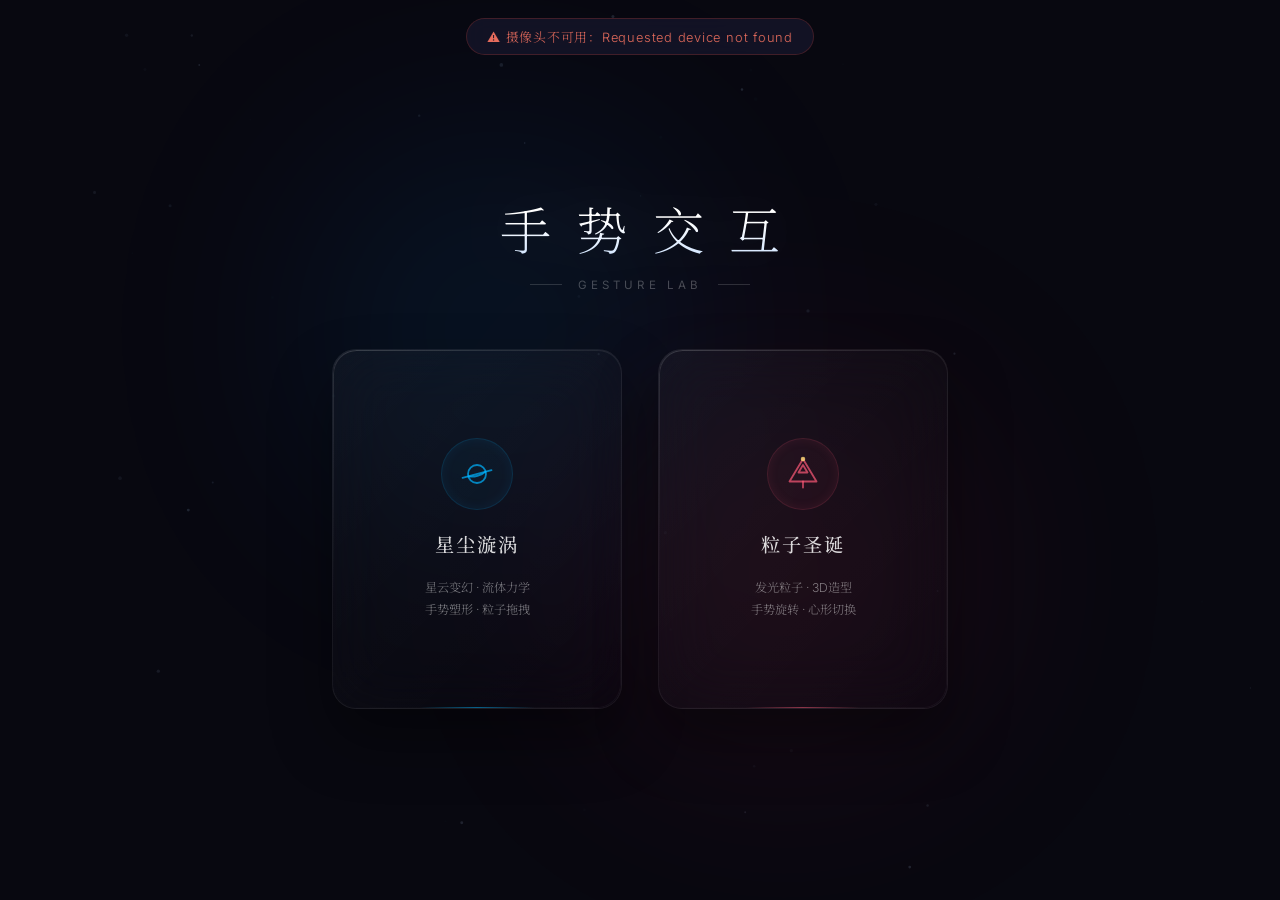
==== app.html @ bb73dc3e "feat: initial commit with premium visual UI, optimizations, and github docs" ====
<!DOCTYPE html>
<html lang="zh-CN">
<head>
<meta charset="UTF-8">
<meta name="viewport" content="width=device-width, initial-scale=1.0, maximum-scale=1.0, user-scalable=no">
<meta name="apple-mobile-web-app-capable" content="yes">
<meta name="apple-mobile-web-app-status-bar-style" content="black-translucent">
<meta name="mobile-web-app-capable" content="yes">
<meta name="theme-color" content="#080810">
<title>手势交互 · GESTURE LAB</title>
<link rel="stylesheet" href="css/app.css">
</head>
<body>

<div class="bgfx"><canvas id="bg-c"></canvas></div>

<!-- Portrait mode hint (mobile only) -->
<div id="portrait-hint">
  <div class="portrait-inner">
    <div class="portrait-icon">📱→📺</div>
    <div class="portrait-text">请将手机横向放置</div>
    <div class="portrait-sub">横屏可获得最佳手势识别体验</div>
  </div>
</div>

<!-- Camera status badge -->
<div id="cam-status"></div>

<div id="selector">
  <div class="glow-orb glow-1"></div>
  <div class="glow-orb glow-2"></div>
  <h1>手势交互</h1>
  <div class="sub">GESTURE LAB</div>
  <div class="cards">
    <div class="card" data-view="ink">
      <div class="card-icon-container">
        <svg class="card-icon" viewBox="0 0 24 24" fill="none" stroke="rgba(0,180,255,0.7)" stroke-width="1.2" stroke-linecap="round" stroke-linejoin="round">
          <circle cx="12" cy="12" r="6" />
          <path d="M2 12h20" transform="rotate(-15 12 12)" />
          <path d="M6 12a8.5 4.5 0 0 0 12 0" transform="rotate(-15 12 12)" />
        </svg>
      </div>
      <div class="card-title">星尘漩涡</div>
      <div class="card-desc">星云变幻 · 流体力学<br>手势塑形 · 粒子拖拽</div>
      <div class="card-glow"></div>
    </div>
    <div class="card" data-view="tree">
      <div class="card-icon-container">
        <svg class="card-icon" viewBox="0 0 24 24" fill="none" stroke="rgba(255,90,120,0.7)" stroke-width="1.2" stroke-linecap="round" stroke-linejoin="round">
          <path d="M12 2L3 17h18L12 2z" />
          <path d="M12 17v4" />
          <path d="M12 6l3 5H9l3-5z" />
          <circle cx="12" cy="2" r="1.5" fill="rgba(255,220,120,0.8)" stroke="none" />
        </svg>
      </div>
      <div class="card-title">粒子圣诞</div>
      <div class="card-desc">发光粒子 · 3D造型<br>手势旋转 · 心形切换</div>
      <div class="card-glow"></div>
    </div>
  </div>
</div>

<!-- Ink view -->
<div class="view" id="view-ink">
  <canvas id="ink-c"></canvas>
</div>

<!-- Tree view -->
<div class="view" id="view-tree">
  <canvas id="tree-c"></canvas>
</div>

<button id="back">←</button>
<button id="music-btn" style="position:fixed;top:12px;right:12px;z-index:30;width:44px;height:44px;border-radius:50%;border:1px solid rgba(255,255,255,.06);background:rgba(0,0,0,.4);backdrop-filter:blur(4px);color:rgba(255,255,255,.2);font-size:16px;cursor:pointer;display:none;align-items:center;justify-content:center;transition:all .3s">♪</button>
<video id="cam" autoplay playsinline muted></video>
<div id="gesture-label"></div>

<audio id="bgm" src="bgm.m4a" preload="auto" loop></audio>
<audio id="xmas-bgm" src="xmas.m4a" preload="auto" loop></audio>

<!-- Load Script Modules -->
<script src="js/audio.js"></script>
<script src="js/gesture.js"></script>
<script src="js/solar.js"></script>
<script src="js/solar_draw.js"></script>
<script src="js/tree.js"></script>
<script src="js/main.js"></script>

</body>
</html>
---- css/app.css ----
@import url('https://fonts.googleapis.com/css2?family=Noto+Serif+SC:wght@200;300;400;600;900&family=Inter:wght@200;300;400;600&display=swap');
*{margin:0;padding:0;box-sizing:border-box;-webkit-tap-highlight-color:transparent}
html,body{width:100%;height:100%;overflow:hidden;background:#080810;font-family:'Inter','Noto Serif SC',sans-serif;touch-action:none}

/* Background */
.bgfx{position:fixed;inset:0;z-index:0}
.bgfx canvas{width:100%;height:100%}

/* ===== Portrait Hint (mobile only) ===== */
#portrait-hint{
  display:none;position:fixed;inset:0;z-index:100;
  background:rgba(8,8,16,0.96);backdrop-filter:blur(12px);
  align-items:center;justify-content:center;flex-direction:column;gap:16px}
.portrait-icon{font-size:3rem;animation:rotateHint 2s ease-in-out infinite}
@keyframes rotateHint{0%,100%{transform:rotate(0deg)}50%{transform:rotate(90deg)}}
.portrait-text{font-size:1.2rem;color:rgba(255,255,255,0.85);letter-spacing:.1em;font-family:'Noto Serif SC',serif}
.portrait-sub{font-size:.8rem;color:rgba(255,255,255,0.35);letter-spacing:.08em}

/* Show on portrait phones */
@media (max-width: 600px) and (orientation: portrait) {
  #portrait-hint{display:flex}
}

/* ===== Camera Status ===== */
#cam-status{
  position:fixed;top:18px;left:50%;transform:translateX(-50%) translateY(-60px);
  z-index:40;padding:8px 20px;border-radius:24px;
  background:rgba(20,20,40,0.85);border:1px solid rgba(255,255,255,0.08);
  backdrop-filter:blur(12px);font-size:0.8rem;font-weight:300;letter-spacing:0.06em;
  color:rgba(255,255,255,0.7);pointer-events:none;
  transition:transform .4s cubic-bezier(.16,1,.3,1),opacity .4s;opacity:0;white-space:nowrap}
#cam-status.show{transform:translateX(-50%) translateY(0);opacity:1}
#cam-status.error{color:rgba(255,120,100,0.9);border-color:rgba(255,80,60,0.2)}

/* ===== Selector ===== */
#selector{position:fixed;inset:0;z-index:20;display:flex;flex-direction:column;
  align-items:center;justify-content:center;transition:opacity .6s cubic-bezier(0.16, 1, 0.3, 1),transform .6s cubic-bezier(0.16, 1, 0.3, 1);
  overflow:hidden}
#selector.hidden{opacity:0;pointer-events:none;transform:scale(0.95)}

/* Glowing Mesh Orbs */
.glow-orb{
  position:absolute;width:480px;height:480px;border-radius:50%;
  filter:blur(130px);opacity:0.28;pointer-events:none;z-index:-1;
  animation:floatOrb 20s infinite linear;
}
.glow-1{
  background:radial-gradient(circle, rgba(0,180,255,0.7) 0%, rgba(0,100,255,0.2) 50%, transparent 70%);
  top:10%;left:20%;
}
.glow-2{
  background:radial-gradient(circle, rgba(255,80,120,0.7) 0%, rgba(255,20,80,0.2) 50%, transparent 70%);
  bottom:10%;right:20%;
  animation-delay:-10s;
}
@keyframes floatOrb{
  0%{transform:translate(0,0) rotate(0deg) scale(0.95)}
  50%{transform:translate(80px,50px) rotate(180deg) scale(1.15)}
  100%{transform:translate(0,0) rotate(360deg) scale(0.95)}
}

#selector h1{font-family:'Noto Serif SC',serif;font-size:3.2rem;font-weight:200;
  background:linear-gradient(to bottom, #ffffff 40%, #c8e0ff 100%);
  -webkit-background-clip:text;-webkit-text-fill-color:transparent;
  letter-spacing:.5em;text-indent:.5em;margin-bottom:.8rem;
  filter:drop-shadow(0 0 30px rgba(255,255,255,0.18))}
#selector .sub{font-size:.72rem;color:rgba(255,255,255,.26);letter-spacing:.36em;margin-bottom:3.6rem;display:flex;align-items:center;gap:16px;text-transform:uppercase}
#selector .sub::before, #selector .sub::after {content:'';width:32px;height:1px;background:rgba(255,255,255,0.15)}

.cards{display:flex;gap:36px;flex-wrap:wrap;justify-content:center}
.card{width:290px;height:360px;border:1px solid rgba(255,255,255,.06);border-radius:24px;
  background:linear-gradient(135deg, rgba(255,255,255,0.035) 0%, rgba(255,255,255,0.002) 100%);
  backdrop-filter:blur(30px);-webkit-backdrop-filter:blur(30px);
  cursor:pointer;transition:all .6s cubic-bezier(0.16, 1, 0.3, 1);position:relative;overflow:hidden;
  display:flex;flex-direction:column;align-items:center;justify-content:center;gap:20px;
  box-shadow:0 30px 60px rgba(0,0,0,0.4), inset 0 1px 0 rgba(255,255,255,0.08)}
.card::before{
  content:'';position:absolute;inset:0;border-radius:24px;padding:1px;
  background:linear-gradient(135deg, rgba(255,255,255,0.12) 0%, transparent 40%, rgba(255,255,255,0.04) 100%);
  -webkit-mask:linear-gradient(#fff 0 0) content-box, linear-gradient(#fff 0 0);
  -webkit-mask-composite:xor;mask-composite:exclude;pointer-events:none;transition:all 0.6s}

.card:hover{
  background:linear-gradient(135deg, rgba(255,255,255,0.06) 0%, rgba(255,255,255,0.01) 100%);
  transform:translateY(-12px) scale(1.02)}

.card[data-view="ink"]:hover{
  border-color:rgba(0,180,255,0.38);
  box-shadow:0 35px 70px rgba(0,0,0,0.55), 0 0 40px rgba(0,180,255,0.25)}
.card[data-view="tree"]:hover{
  border-color:rgba(255,90,120,0.38);
  box-shadow:0 35px 70px rgba(0,0,0,0.55), 0 0 40px rgba(255,90,120,0.25)}

.card:hover::before{
  background:linear-gradient(135deg, rgba(255,255,255,0.3) 0%, transparent 30%, rgba(255,255,255,0.15) 100%)}
.card:active{transform:translateY(-4px) scale(0.985)}

/* Colored chambers inside card icons */
.card-icon-container {
  width: 72px; height: 72px;
  display: flex; align-items: center; justify-content: center;
  border-radius: 50%; transition: all .6s cubic-bezier(0.16, 1, 0.3, 1)}

.card[data-view="ink"] .card-icon-container {
  background: rgba(0, 180, 255, 0.04);
  border: 1px solid rgba(0, 180, 255, 0.15);
  box-shadow: inset 0 0 12px rgba(0, 180, 255, 0.08);
}
.card[data-view="ink"]:hover .card-icon-container {
  background: rgba(0, 180, 255, 0.12);
  border-color: rgba(0, 180, 255, 0.4);
  transform: scale(1.08) rotate(3deg);
  box-shadow: inset 0 0 16px rgba(0, 180, 255, 0.2), 0 0 20px rgba(0, 180, 255, 0.15);
}

.card[data-view="tree"] .card-icon-container {
  background: rgba(255, 90, 120, 0.04);
  border: 1px solid rgba(255, 90, 120, 0.15);
  box-shadow: inset 0 0 12px rgba(255, 90, 120, 0.08);
}
.card[data-view="tree"]:hover .card-icon-container {
  background: rgba(255, 90, 120, 0.12);
  border-color: rgba(255, 90, 120, 0.4);
  transform: scale(1.08) rotate(-3deg);
  box-shadow: inset 0 0 16px rgba(255, 90, 120, 0.2), 0 0 20px rgba(255, 90, 120, 0.15);
}

.card-icon {
  width: 36px; height: 36px; display: flex;
  align-items: center; justify-content: center;
  transition: transform .6s cubic-bezier(0.16, 1, 0.3, 1)}

.card-title{font-family:'Inter','Noto Serif SC',sans-serif;font-size:1.2rem;font-weight:500;color:rgba(255,255,255,.85);letter-spacing:.1em;transition:color .4s}
.card:hover .card-title{color:#fff;text-shadow:0 0 20px rgba(255,255,255,0.25)}
.card-desc{font-size:.76rem;color:rgba(255,255,255,.45);text-align:center;padding:0 24px;line-height:1.8;font-weight:300;transition:color .4s}
.card:hover .card-desc{color:rgba(255,255,255,.75)}

.card-glow{position:absolute;bottom:0;left:50%;transform:translateX(-50%);width:40%;height:1px;transition:all .6s}
.card[data-view="ink"] .card-glow{background:linear-gradient(90deg,transparent,rgba(0,180,255,.5),transparent)}
.card[data-view="tree"] .card-glow{background:linear-gradient(90deg,transparent,rgba(255,90,120,.5),transparent)}
.card:hover .card-glow{width:80%;box-shadow: 0 0 15px rgba(255,255,255,0.1)}

/* ===== Project Views ===== */
.view{position:fixed;inset:0;z-index:10;opacity:0;pointer-events:none;
  transition:opacity .45s cubic-bezier(.4,0,.2,1),transform .45s cubic-bezier(.34,1.56,.64,1);
  transform:scale(0.96)}
.view.active{opacity:1;pointer-events:auto;transform:scale(1)}
.view canvas{position:absolute;inset:0}
#view-ink{background:radial-gradient(ellipse at center,#0a0a2a 0%,#050510 100%)}

/* Back button — touch-friendly size */
#back{position:fixed;top:12px;left:12px;z-index:30;width:44px;height:44px;border-radius:50%;
  border:1px solid rgba(255,255,255,.06);background:rgba(0,0,0,.4);backdrop-filter:blur(4px);
  color:rgba(255,255,255,.35);font-size:16px;cursor:pointer;display:none;
  align-items:center;justify-content:center;transition:all .3s}
#back.show{display:flex}
#back:hover{color:rgba(255,255,255,.6);border-color:rgba(255,255,255,.2)}
#back:active{transform:scale(0.9)}

/* Camera preview (small thumbnail bottom-right) */
#cam{position:fixed;bottom:10px;right:10px;width:80px;height:60px;
  border:1px solid rgba(255,255,255,.03);z-index:25;opacity:0;
  object-fit:cover;transform:scaleX(-1);display:none;transition:opacity .6s;border-radius:4px}
#cam.on{opacity:.15}

/* Gesture HUD label */
#gesture-label{position:fixed;top:24px;left:50%;transform:translateX(-50%) translateY(-10px);z-index:30;
  padding:10px 24px;border-radius:30px;background:rgba(255,255,255,0.03);
  border:1px solid rgba(255,255,255,0.08);backdrop-filter:blur(16px);-webkit-backdrop-filter:blur(16px);
  font-family:'Inter',sans-serif;font-size:0.85rem;font-weight:300;letter-spacing:0.08em;
  color:rgba(255,255,255,0.9);box-shadow:0 10px 30px rgba(0,0,0,0.3), inset 0 1px 0 rgba(255,255,255,0.05);
  pointer-events:none;transition:opacity .4s, transform .4s;opacity:0;text-align:center;
  display:flex;align-items:center;gap:12px;white-space:nowrap}
#gesture-label.show{opacity:1;transform:translateX(-50%) translateY(0)}

/* ===== Mobile Responsive ===== */
@media (max-width: 640px) {
  #selector h1{font-size:1.8rem;letter-spacing:.25em;text-indent:.25em}
  #selector .sub{font-size:.65rem;letter-spacing:.2em;margin-bottom:2rem}
  .cards{flex-direction:column;gap:20px;padding:0 16px}
  .card{width:min(280px, 85vw);height:auto;padding:28px 20px}
  .card-title{font-size:1rem}
  .card-desc{font-size:.68rem}
  #gesture-label{font-size:.75rem;padding:8px 16px;max-width:90vw;white-space:normal;text-align:center}
  #cam-status{font-size:.72rem;max-width:90vw;white-space:normal;text-align:center}
  #back{top:10px;left:10px;width:44px;height:44px}
  #music-btn{top:10px;right:10px}
}
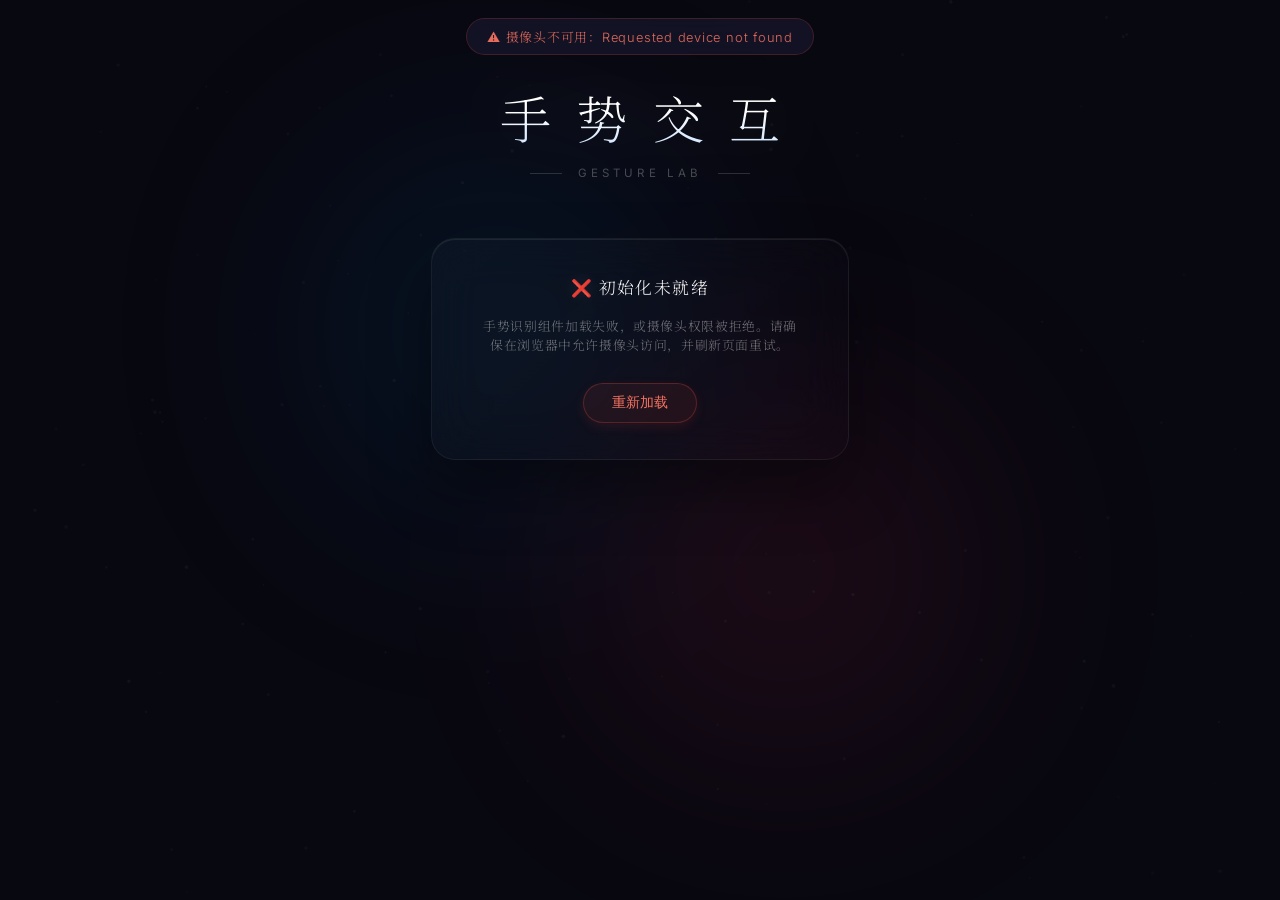
==== commit f739dcb3: "feat: add glassmorphic loading animation and clean up unused gesture code" ====
--- a/app.html
+++ b/app.html
@@ -31,6 +31,14 @@
   <div class="glow-orb glow-2"></div>
   <h1>手势交互</h1>
   <div class="sub">GESTURE LAB</div>
+  
+  <div id="main-loader">
+    <div class="loader-spinner"></div>
+    <div class="loader-text">🎥 正在请求摄像头权限…</div>
+    <div class="loader-sub">首次加载可能需要下载模型资源，请确保网络畅通</div>
+    <button id="retry-btn" style="display:none">重新加载</button>
+  </div>
+
   <div class="cards">
     <div class="card" data-view="ink">
       <div class="card-icon-container">
--- a/css/app.css
+++ b/css/app.css
@@ -67,7 +67,8 @@
 #selector .sub{font-size:.72rem;color:rgba(255,255,255,.26);letter-spacing:.36em;margin-bottom:3.6rem;display:flex;align-items:center;gap:16px;text-transform:uppercase}
 #selector .sub::before, #selector .sub::after {content:'';width:32px;height:1px;background:rgba(255,255,255,0.15)}
 
-.cards{display:flex;gap:36px;flex-wrap:wrap;justify-content:center}
+.cards{display:flex;gap:36px;flex-wrap:wrap;justify-content:center;opacity:0;transform:translateY(30px);pointer-events:none;transition:opacity .8s cubic-bezier(0.16, 1, 0.3, 1), transform .8s cubic-bezier(0.16, 1, 0.3, 1)}
+.cards.show{opacity:1;transform:translateY(0);pointer-events:auto}
 .card{width:290px;height:360px;border:1px solid rgba(255,255,255,.06);border-radius:24px;
   background:linear-gradient(135deg, rgba(255,255,255,0.035) 0%, rgba(255,255,255,0.002) 100%);
   backdrop-filter:blur(30px);-webkit-backdrop-filter:blur(30px);
@@ -185,4 +186,87 @@
   #cam-status{font-size:.72rem;max-width:90vw;white-space:normal;text-align:center}
   #back{top:10px;left:10px;width:44px;height:44px}
   #music-btn{top:10px;right:10px}
-}
+  #main-loader{padding:20px 30px;gap:12px;width:calc(100% - 32px);max-width:320px}
+  .loader-spinner{width:40px;height:40px}
+  .loader-text{font-size:0.95rem}
+  .loader-sub{font-size:0.75rem;max-width:240px}
+}
+
+/* ===== Premium Main Loader ===== */
+#main-loader {
+  display: flex;
+  flex-direction: column;
+  align-items: center;
+  justify-content: center;
+  gap: 18px;
+  padding: 36px 48px;
+  border-radius: 24px;
+  background: linear-gradient(135deg, rgba(255, 255, 255, 0.02) 0%, rgba(255, 255, 255, 0.005) 100%);
+  border: 1px solid rgba(255, 255, 255, 0.06);
+  backdrop-filter: blur(24px);
+  -webkit-backdrop-filter: blur(24px);
+  box-shadow: 0 30px 60px rgba(0,0,0,0.4), inset 0 1px 0 rgba(255,255,255,0.08);
+  z-index: 25;
+  transition: opacity 0.6s cubic-bezier(0.16, 1, 0.3, 1), transform 0.6s cubic-bezier(0.16, 1, 0.3, 1);
+  position: relative;
+}
+#main-loader.hidden {
+  opacity: 0;
+  pointer-events: none;
+  transform: scale(0.92) translateY(24px);
+  position: absolute; /* Take out of flow after fade out so card layouts align perfectly */
+}
+.loader-spinner {
+  width: 50px;
+  height: 50px;
+  border: 3px solid rgba(255, 255, 255, 0.05);
+  border-top: 3px solid #00b4ff;
+  border-right: 3px solid #ff5a78;
+  border-radius: 50%;
+  animation: loader-spin 1.2s cubic-bezier(0.5, 0.1, 0.5, 0.9) infinite;
+  box-shadow: 0 0 20px rgba(0, 180, 255, 0.15);
+}
+@keyframes loader-spin {
+  0% { transform: rotate(0deg); }
+  100% { transform: rotate(360deg); }
+}
+.loader-text {
+  font-size: 1.05rem;
+  color: rgba(255, 255, 255, 0.95);
+  font-weight: 300;
+  letter-spacing: 0.08em;
+  font-family: 'Noto Serif SC', serif;
+  text-shadow: 0 0 15px rgba(255, 255, 255, 0.1);
+  text-align: center;
+}
+.loader-sub {
+  font-size: 0.8rem;
+  color: rgba(255, 255, 255, 0.4);
+  font-weight: 300;
+  letter-spacing: 0.05em;
+  text-align: center;
+  max-width: 320px;
+  line-height: 1.5;
+}
+#retry-btn {
+  margin-top: 10px;
+  padding: 10px 28px;
+  border-radius: 20px;
+  border: 1px solid rgba(255, 80, 60, 0.25);
+  background: rgba(255, 80, 60, 0.08);
+  color: rgba(255, 120, 100, 0.95);
+  font-size: 0.85rem;
+  cursor: pointer;
+  transition: all 0.3s cubic-bezier(0.16, 1, 0.3, 1);
+  box-shadow: 0 4px 12px rgba(255, 80, 60, 0.1);
+}
+#retry-btn:hover {
+  background: rgba(255, 80, 60, 0.18);
+  border-color: rgba(255, 80, 60, 0.45);
+  box-shadow: 0 6px 16px rgba(255, 80, 60, 0.2), 0 0 10px rgba(255, 80, 60, 0.15);
+  transform: translateY(-1px);
+}
+#retry-btn:active {
+  transform: translateY(1px);
+}
+
